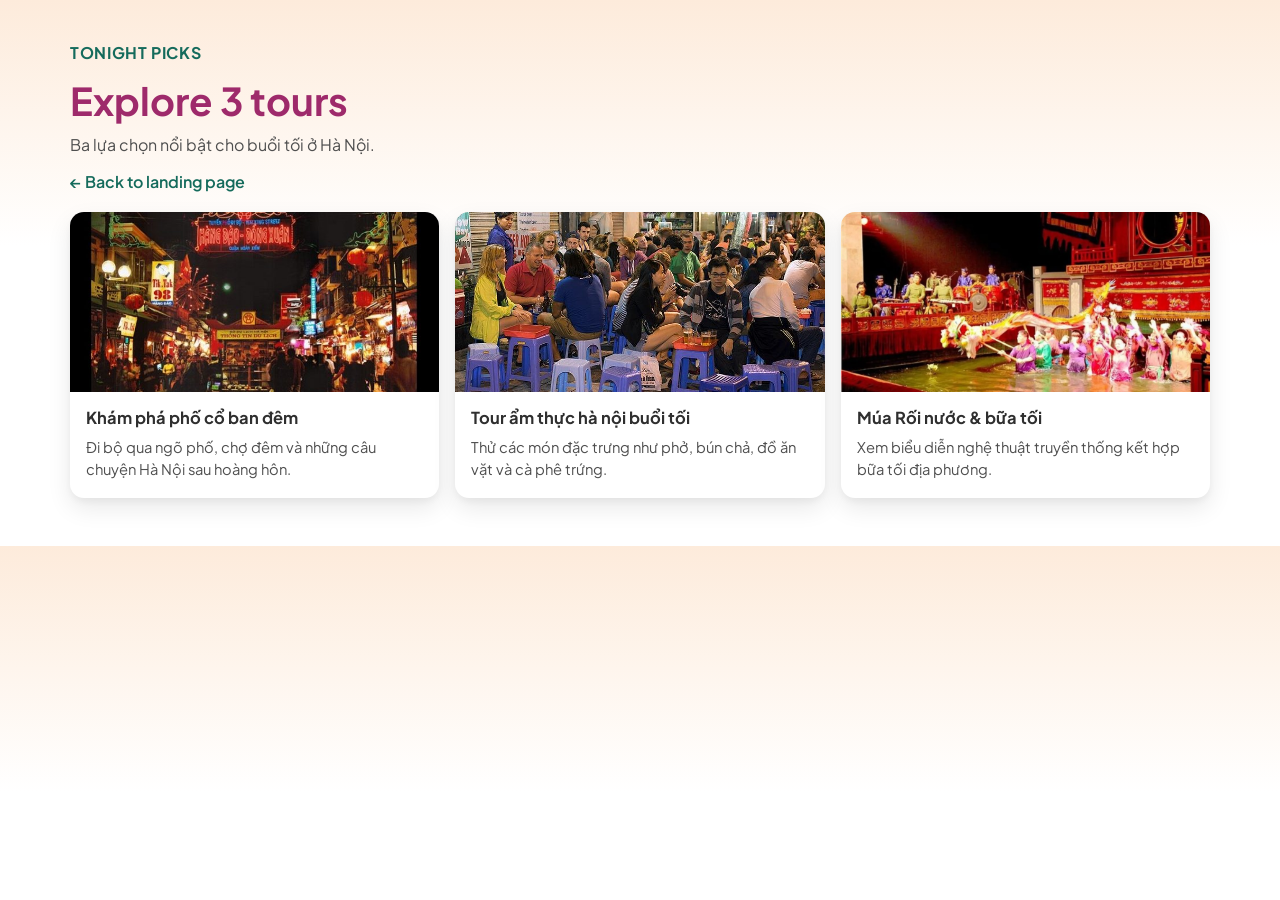
==== tourist/explore-3-tours.html @ 5912dd54 "Add Tourguide folder" ====
<!DOCTYPE html>
<html lang="vi">
  <head>
    <meta charset="UTF-8" />
    <meta name="viewport" content="width=device-width, initial-scale=1.0" />
    <title>Explore 3 Tours | Tourguide</title>
    <link rel="preconnect" href="https://fonts.googleapis.com" />
    <link rel="preconnect" href="https://fonts.gstatic.com" crossorigin />
    <link
      href="https://fonts.googleapis.com/css2?family=Plus+Jakarta+Sans:wght@400;600;700&display=swap"
      rel="stylesheet"
    />
    <link rel="stylesheet" href="styles/explore-3-tours.css" />
  </head>
  <body>
    <main class="t3-page">
      <section class="t3-hero">
        <p class="t3-kicker">Tonight picks</p>
        <h1>Explore 3 tours</h1>
        <p>Ba lựa chọn nổi bật cho buổi tối ở Hà Nội.</p>
        <a class="t3-back" href="landing-pro1.html">← Back to landing page</a>
      </section>

      <section class="t3-grid" aria-label="3 tours">
        <article class="t3-card">
          <img src="../image/toinay/hn1.jpeg" alt="Khám phá phố cổ ban đêm" />
          <div class="t3-card__body">
            <h2>Khám phá phố cổ ban đêm</h2>
            <p>Đi bộ qua ngõ phố, chợ đêm và những câu chuyện Hà Nội sau hoàng hôn.</p>
          </div>
        </article>

        <article class="t3-card">
          <img src="../image/hanoi-evening-food-tour.png" alt="Tour ẩm thực hà nội buổi tối" />
          <div class="t3-card__body">
            <h2>Tour ẩm thực hà nội buổi tối</h2>
            <p>Thử các món đặc trưng như phở, bún chả, đồ ăn vặt và cà phê trứng.</p>
          </div>
        </article>

        <article class="t3-card">
          <img src="../image/water-puppet-show-dinner.png" alt="Múa Rối nước và bữa tối" />
          <div class="t3-card__body">
            <h2>Múa Rối nước &amp; bữa tối</h2>
            <p>Xem biểu diễn nghệ thuật truyền thống kết hợp bữa tối địa phương.</p>
          </div>
        </article>
      </section>
    </main>
  </body>
</html>
---- tourist/styles/explore-3-tours.css ----
:root {
  --t3-cream: #fdebdb;
  --t3-magenta: #9e2a6b;
  --t3-text: #4f4f4f;
}

*,
*::before,
*::after {
  box-sizing: border-box;
}

body {
  margin: 0;
  font-family: "Plus Jakarta Sans", system-ui, -apple-system, "Segoe UI", Roboto, sans-serif;
  color: var(--t3-text);
  background: linear-gradient(180deg, var(--t3-cream) 0%, #ffffff 45%, #ffffff 100%);
}

.t3-page {
  max-width: 1180px;
  margin: 0 auto;
  padding: 2rem 1.25rem 3rem;
}

.t3-hero h1 {
  margin: 0;
  font-size: clamp(1.8rem, 3vw, 2.6rem);
  line-height: 1.15;
  color: var(--t3-magenta);
}

.t3-kicker {
  margin: 0 0 0.35rem;
  color: #156b5c;
  font-weight: 700;
  letter-spacing: 0.04em;
  text-transform: uppercase;
  font-size: 0.78rem;
}

.t3-hero p {
  margin: 0.65rem 0 1rem;
  font-size: 1rem;
}

.t3-back {
  color: #156b5c;
  text-decoration: none;
  font-weight: 600;
}

.t3-back:hover {
  text-decoration: underline;
}

.t3-grid {
  margin-top: 1.25rem;
  display: grid;
  gap: 1rem;
  grid-template-columns: repeat(auto-fit, minmax(240px, 1fr));
}

.t3-card {
  background: #ffffff;
  border-radius: 14px;
  overflow: hidden;
  box-shadow:
    0 4px 6px rgba(0, 0, 0, 0.04),
    0 10px 24px rgba(0, 0, 0, 0.09);
}

.t3-card img {
  width: 100%;
  height: 180px;
  object-fit: cover;
  display: block;
}

.t3-card__body {
  padding: 0.95rem 1rem 1.15rem;
}

.t3-card__body h2 {
  margin: 0 0 0.45rem;
  color: #2f2f2f;
  font-size: 1.03rem;
  line-height: 1.3;
}

.t3-card__body p {
  margin: 0;
  font-size: 0.92rem;
  line-height: 1.5;
}
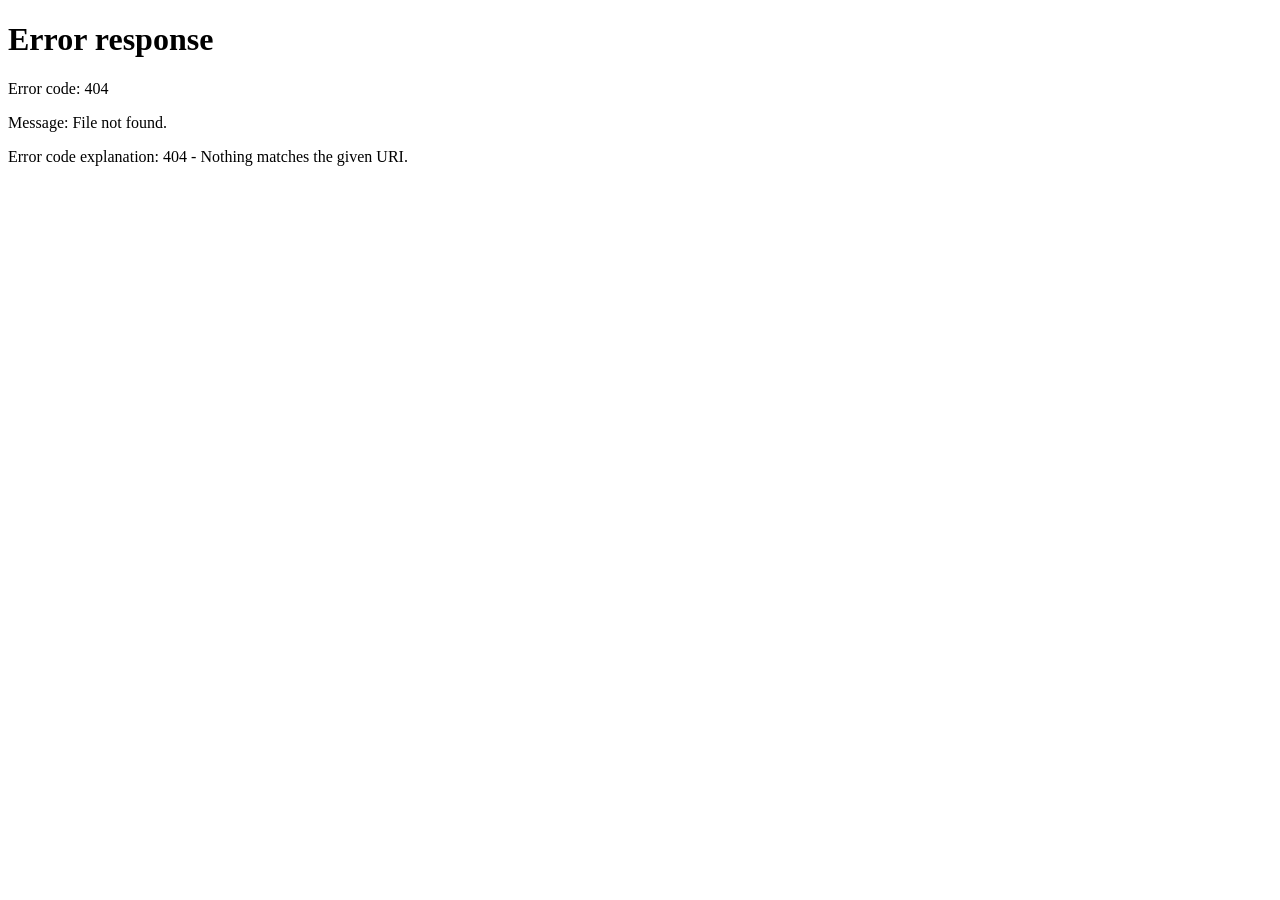
==== commit a85ca5ed: "Commit đầu tiên: Thêm folder Tourist" ====
--- a/tourist/explore-3-tours.html
+++ b/tourist/explore-3-tours.html
@@ -2,50 +2,11 @@
 <html lang="vi">
   <head>
     <meta charset="UTF-8" />
-    <meta name="viewport" content="width=device-width, initial-scale=1.0" />
-    <title>Explore 3 Tours | Tourguide</title>
-    <link rel="preconnect" href="https://fonts.googleapis.com" />
-    <link rel="preconnect" href="https://fonts.gstatic.com" crossorigin />
-    <link
-      href="https://fonts.googleapis.com/css2?family=Plus+Jakarta+Sans:wght@400;600;700&display=swap"
-      rel="stylesheet"
-    />
-    <link rel="stylesheet" href="styles/explore-3-tours.css" />
+    <title>Redirect…</title>
+    <meta http-equiv="refresh" content="0; url=../explore-3-tours.html" />
+    <link rel="canonical" href="../explore-3-tours.html" />
   </head>
   <body>
-    <main class="t3-page">
-      <section class="t3-hero">
-        <p class="t3-kicker">Tonight picks</p>
-        <h1>Explore 3 tours</h1>
-        <p>Ba lựa chọn nổi bật cho buổi tối ở Hà Nội.</p>
-        <a class="t3-back" href="landing-pro1.html">← Back to landing page</a>
-      </section>
-
-      <section class="t3-grid" aria-label="3 tours">
-        <article class="t3-card">
-          <img src="../image/toinay/hn1.jpeg" alt="Khám phá phố cổ ban đêm" />
-          <div class="t3-card__body">
-            <h2>Khám phá phố cổ ban đêm</h2>
-            <p>Đi bộ qua ngõ phố, chợ đêm và những câu chuyện Hà Nội sau hoàng hôn.</p>
-          </div>
-        </article>
-
-        <article class="t3-card">
-          <img src="../image/hanoi-evening-food-tour.png" alt="Tour ẩm thực hà nội buổi tối" />
-          <div class="t3-card__body">
-            <h2>Tour ẩm thực hà nội buổi tối</h2>
-            <p>Thử các món đặc trưng như phở, bún chả, đồ ăn vặt và cà phê trứng.</p>
-          </div>
-        </article>
-
-        <article class="t3-card">
-          <img src="../image/water-puppet-show-dinner.png" alt="Múa Rối nước và bữa tối" />
-          <div class="t3-card__body">
-            <h2>Múa Rối nước &amp; bữa tối</h2>
-            <p>Xem biểu diễn nghệ thuật truyền thống kết hợp bữa tối địa phương.</p>
-          </div>
-        </article>
-      </section>
-    </main>
+    <p>Nếu không tự chuyển, <a href="../explore-3-tours.html">bấm vào đây</a>.</p>
   </body>
 </html>
